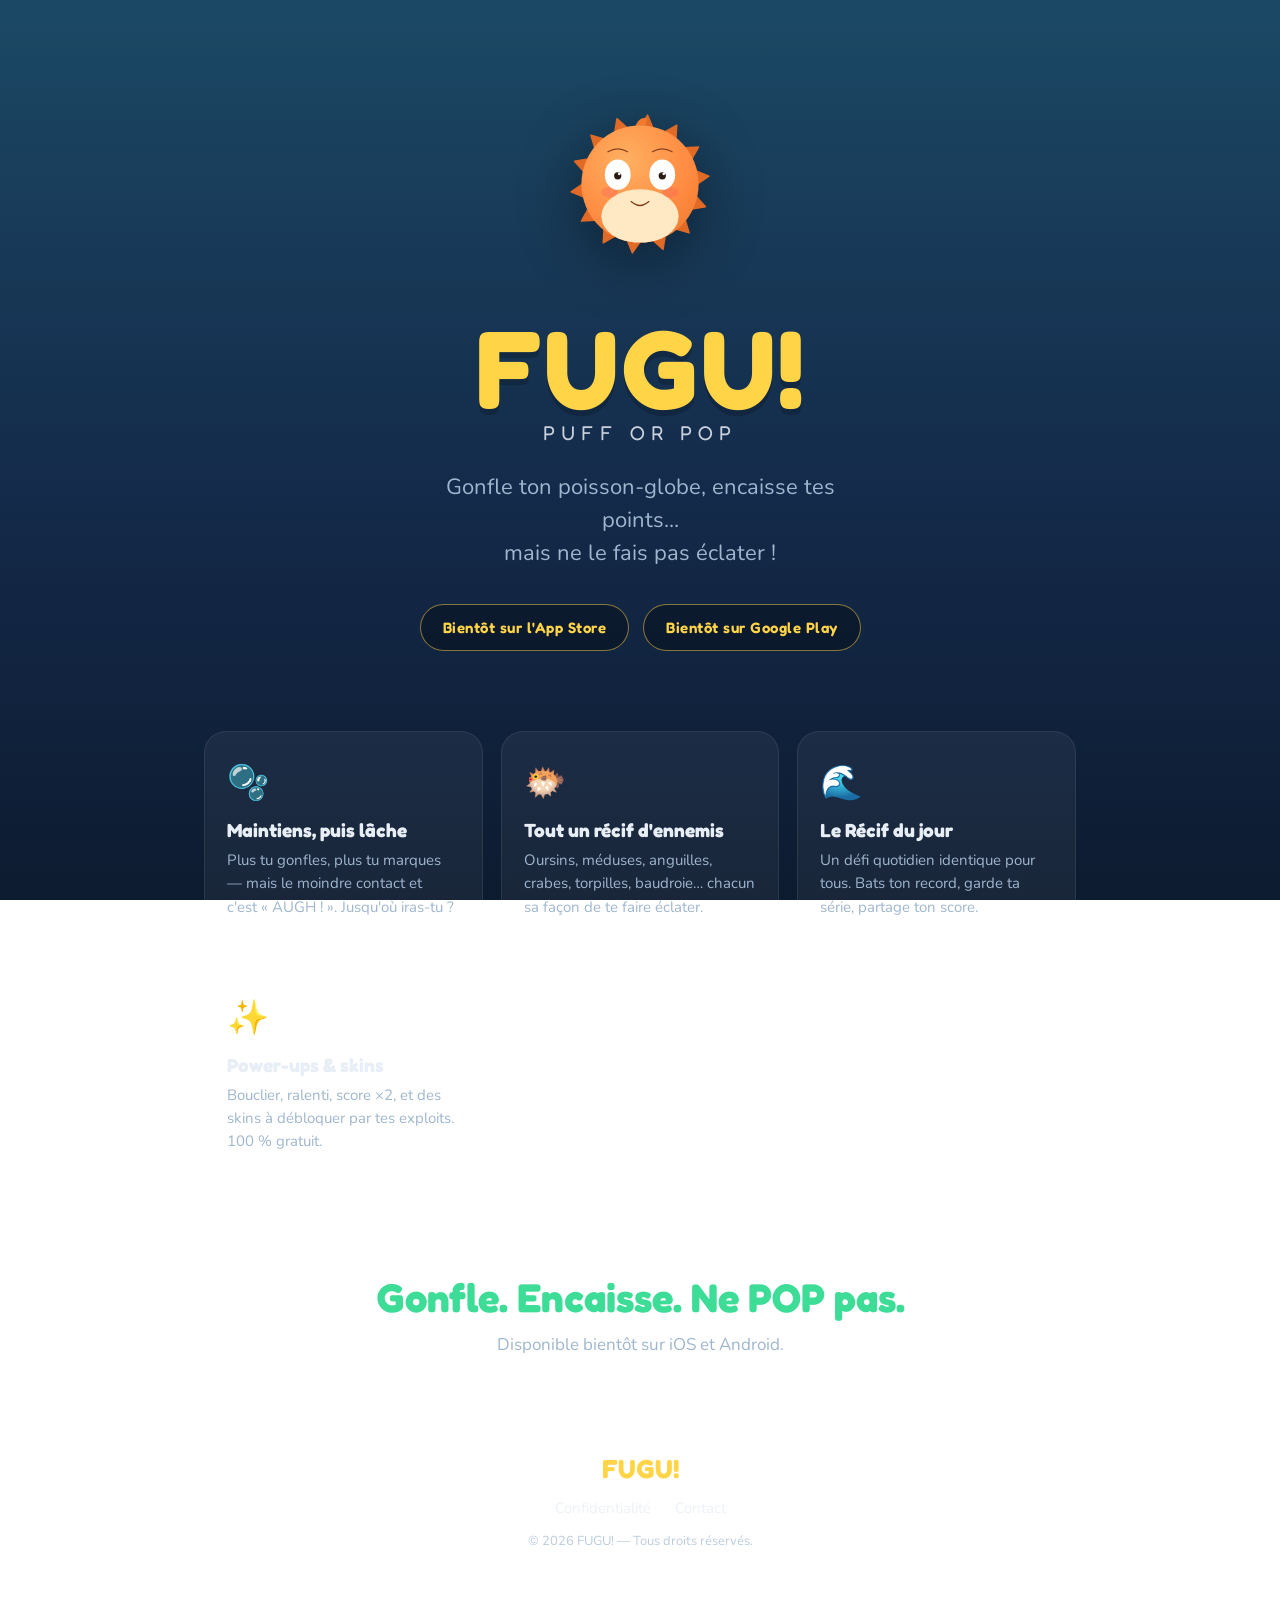
==== index.html @ e0dd137f "feat: landing FUGU! (hero, features, CTA, brouillon confidentialité) Co-Authored-By: Claude Fable 5 " ====
<!DOCTYPE html>
<html lang="fr">
<head>
  <meta charset="UTF-8" />
  <meta name="viewport" content="width=device-width, initial-scale=1.0" />
  <title>FUGU! — Puff or Pop</title>
  <meta name="description" content="FUGU! — Gonfle ton poisson-globe au milieu du récif, encaisse tes points… mais ne le fais pas éclater ! Un jeu d'arcade gratuit, simple et nerveux." />
  <meta property="og:title" content="FUGU! — Puff or Pop" />
  <meta property="og:description" content="Gonfle. Encaisse. Ne POP pas. Le jeu d'arcade push-your-luck." />
  <meta property="og:type" content="website" />
  <link rel="icon" href="fugu.svg" type="image/svg+xml" />
  <link rel="preconnect" href="https://fonts.googleapis.com" />
  <link rel="preconnect" href="https://fonts.gstatic.com" crossorigin />
  <link href="https://fonts.googleapis.com/css2?family=Fredoka:wght@500;600;700&family=Nunito:wght@600;700;800&display=swap" rel="stylesheet" />
  <link rel="stylesheet" href="style.css" />
</head>
<body>
  <div class="bubbles" aria-hidden="true">
    <span></span><span></span><span></span><span></span><span></span><span></span>
  </div>

  <header class="hero">
    <img class="hero-fish" src="fugu.svg" alt="Fugu, le poisson-globe" width="220" height="220" />
    <h1 class="logo">FUGU!</h1>
    <p class="tagline">PUFF&nbsp;OR&nbsp;POP</p>
    <p class="pitch">Gonfle ton poisson-globe, encaisse tes points…<br />mais ne le fais&nbsp;pas éclater&nbsp;!</p>
    <div class="badges">
      <span class="badge"> Bientôt sur l'App&nbsp;Store</span>
      <span class="badge"> Bientôt sur Google&nbsp;Play</span>
    </div>
  </header>

  <main>
    <section class="features">
      <article class="card">
        <div class="ico">🫧</div>
        <h3>Maintiens, puis lâche</h3>
        <p>Plus tu gonfles, plus tu marques — mais le moindre contact et c'est&nbsp;«&nbsp;AUGH&nbsp;!&nbsp;». Jusqu'où iras-tu&nbsp;?</p>
      </article>
      <article class="card">
        <div class="ico">🐡</div>
        <h3>Tout un récif d'ennemis</h3>
        <p>Oursins, méduses, anguilles, crabes, torpilles, baudroie… chacun sa façon de te faire éclater.</p>
      </article>
      <article class="card">
        <div class="ico">🌊</div>
        <h3>Le Récif du jour</h3>
        <p>Un défi quotidien identique pour tous. Bats ton record, garde ta série, partage ton score.</p>
      </article>
      <article class="card">
        <div class="ico">✨</div>
        <h3>Power-ups &amp; skins</h3>
        <p>Bouclier, ralenti, score&nbsp;×2, et des skins à débloquer par tes exploits. 100&nbsp;% gratuit.</p>
      </article>
    </section>

    <section class="cta">
      <h2>Gonfle. Encaisse. Ne POP pas.</h2>
      <p>Disponible bientôt sur iOS et Android.</p>
    </section>
  </main>

  <footer>
    <p class="foot-logo">FUGU!</p>
    <nav>
      <a href="privacy.html">Confidentialité</a>
      <a href="mailto:contact@example.com">Contact</a>
    </nav>
    <p class="copyright">© 2026 FUGU! — Tous droits réservés.</p>
  </footer>
</body>
</html>
---- style.css ----
:root {
  --abyss1: #1b4965;
  --abyss2: #142a4a;
  --abyss-deep: #0d1b30;
  --coral: #ff8c42;
  --gold: #ffd447;
  --lagoon: #3ddc97;
  --ink: #e8eef6;
  --muted: #9fb6ce;
}

* { margin: 0; padding: 0; box-sizing: border-box; }

body {
  font-family: 'Nunito', system-ui, sans-serif;
  color: var(--ink);
  background: linear-gradient(180deg, var(--abyss1) 0%, var(--abyss2) 55%, var(--abyss-deep) 100%);
  background-attachment: fixed;
  min-height: 100vh;
  overflow-x: hidden;
  text-align: center;
}

h1, h2, h3, .tagline, .badge, .foot-logo {
  font-family: 'Fredoka', sans-serif;
}

/* Bulles d'ambiance qui montent */
.bubbles { position: fixed; inset: 0; pointer-events: none; z-index: 0; }
.bubbles span {
  position: absolute;
  bottom: -40px;
  width: 18px; height: 18px;
  border-radius: 50%;
  background: rgba(255, 255, 255, 0.06);
  border: 1.5px solid rgba(255, 255, 255, 0.18);
  animation: rise linear infinite;
}
.bubbles span:nth-child(1) { left: 12%; width: 14px; height: 14px; animation-duration: 14s; }
.bubbles span:nth-child(2) { left: 28%; width: 26px; height: 26px; animation-duration: 19s; animation-delay: 3s; }
.bubbles span:nth-child(3) { left: 48%; width: 10px; height: 10px; animation-duration: 11s; animation-delay: 1s; }
.bubbles span:nth-child(4) { left: 66%; width: 22px; height: 22px; animation-duration: 17s; animation-delay: 5s; }
.bubbles span:nth-child(5) { left: 80%; width: 16px; height: 16px; animation-duration: 13s; animation-delay: 2s; }
.bubbles span:nth-child(6) { left: 92%; width: 28px; height: 28px; animation-duration: 21s; animation-delay: 6s; }
@keyframes rise {
  to { transform: translateY(-110vh) translateX(20px); opacity: 0; }
}

main, .hero, footer { position: relative; z-index: 1; }

/* Hero */
.hero { padding: 64px 24px 40px; }
.hero-fish {
  width: clamp(160px, 38vw, 240px); height: auto;
  filter: drop-shadow(0 14px 30px rgba(0, 0, 0, 0.4));
  animation: float 4s ease-in-out infinite;
}
@keyframes float { 0%, 100% { transform: translateY(0); } 50% { transform: translateY(-12px); } }

.logo {
  font-size: clamp(64px, 16vw, 110px);
  font-weight: 700;
  color: var(--gold);
  letter-spacing: 2px;
  line-height: 0.9;
  margin-top: 8px;
  text-shadow: 0 6px 0 rgba(0, 0, 0, 0.18);
}
.tagline {
  font-size: clamp(15px, 3vw, 20px);
  letter-spacing: 6px;
  color: var(--ink);
  opacity: 0.85;
  margin-top: 4px;
}
.pitch {
  font-size: clamp(17px, 3.4vw, 22px);
  line-height: 1.5;
  color: var(--muted);
  margin: 26px auto 0;
  max-width: 30ch;
}

.badges {
  display: flex; gap: 14px; justify-content: center; flex-wrap: wrap;
  margin-top: 34px;
}
.badge {
  background: rgba(0, 0, 0, 0.3);
  border: 1.5px solid rgba(255, 212, 71, 0.5);
  color: var(--gold);
  padding: 13px 22px;
  border-radius: 30px;
  font-size: 15px; font-weight: 600;
  letter-spacing: 0.5px;
}

/* Features */
.features {
  display: grid;
  grid-template-columns: repeat(auto-fit, minmax(220px, 1fr));
  gap: 18px;
  max-width: 920px;
  margin: 40px auto;
  padding: 0 24px;
}
.card {
  background: rgba(255, 255, 255, 0.05);
  border: 1px solid rgba(255, 255, 255, 0.08);
  border-radius: 22px;
  padding: 28px 22px;
  text-align: left;
  transition: transform 0.2s, border-color 0.2s;
}
.card:hover { transform: translateY(-4px); border-color: rgba(61, 220, 151, 0.4); }
.card .ico { font-size: 34px; margin-bottom: 12px; }
.card h3 { font-size: 19px; color: var(--ink); margin-bottom: 8px; }
.card p { font-size: 15px; line-height: 1.55; color: var(--muted); }

/* CTA */
.cta { padding: 50px 24px 60px; }
.cta h2 {
  font-size: clamp(26px, 6vw, 40px);
  color: var(--lagoon);
}
.cta p { color: var(--muted); margin-top: 12px; font-size: 17px; }

/* Footer */
footer {
  border-top: 1px solid rgba(255, 255, 255, 0.08);
  padding: 36px 24px 48px;
}
.foot-logo { font-size: 26px; font-weight: 700; color: var(--gold); }
footer nav { margin: 14px 0; display: flex; gap: 24px; justify-content: center; }
footer nav a {
  color: var(--ink); opacity: 0.8; text-decoration: none; font-size: 15px;
}
footer nav a:hover { opacity: 1; color: var(--lagoon); }
.copyright { color: var(--muted); font-size: 13px; opacity: 0.7; }
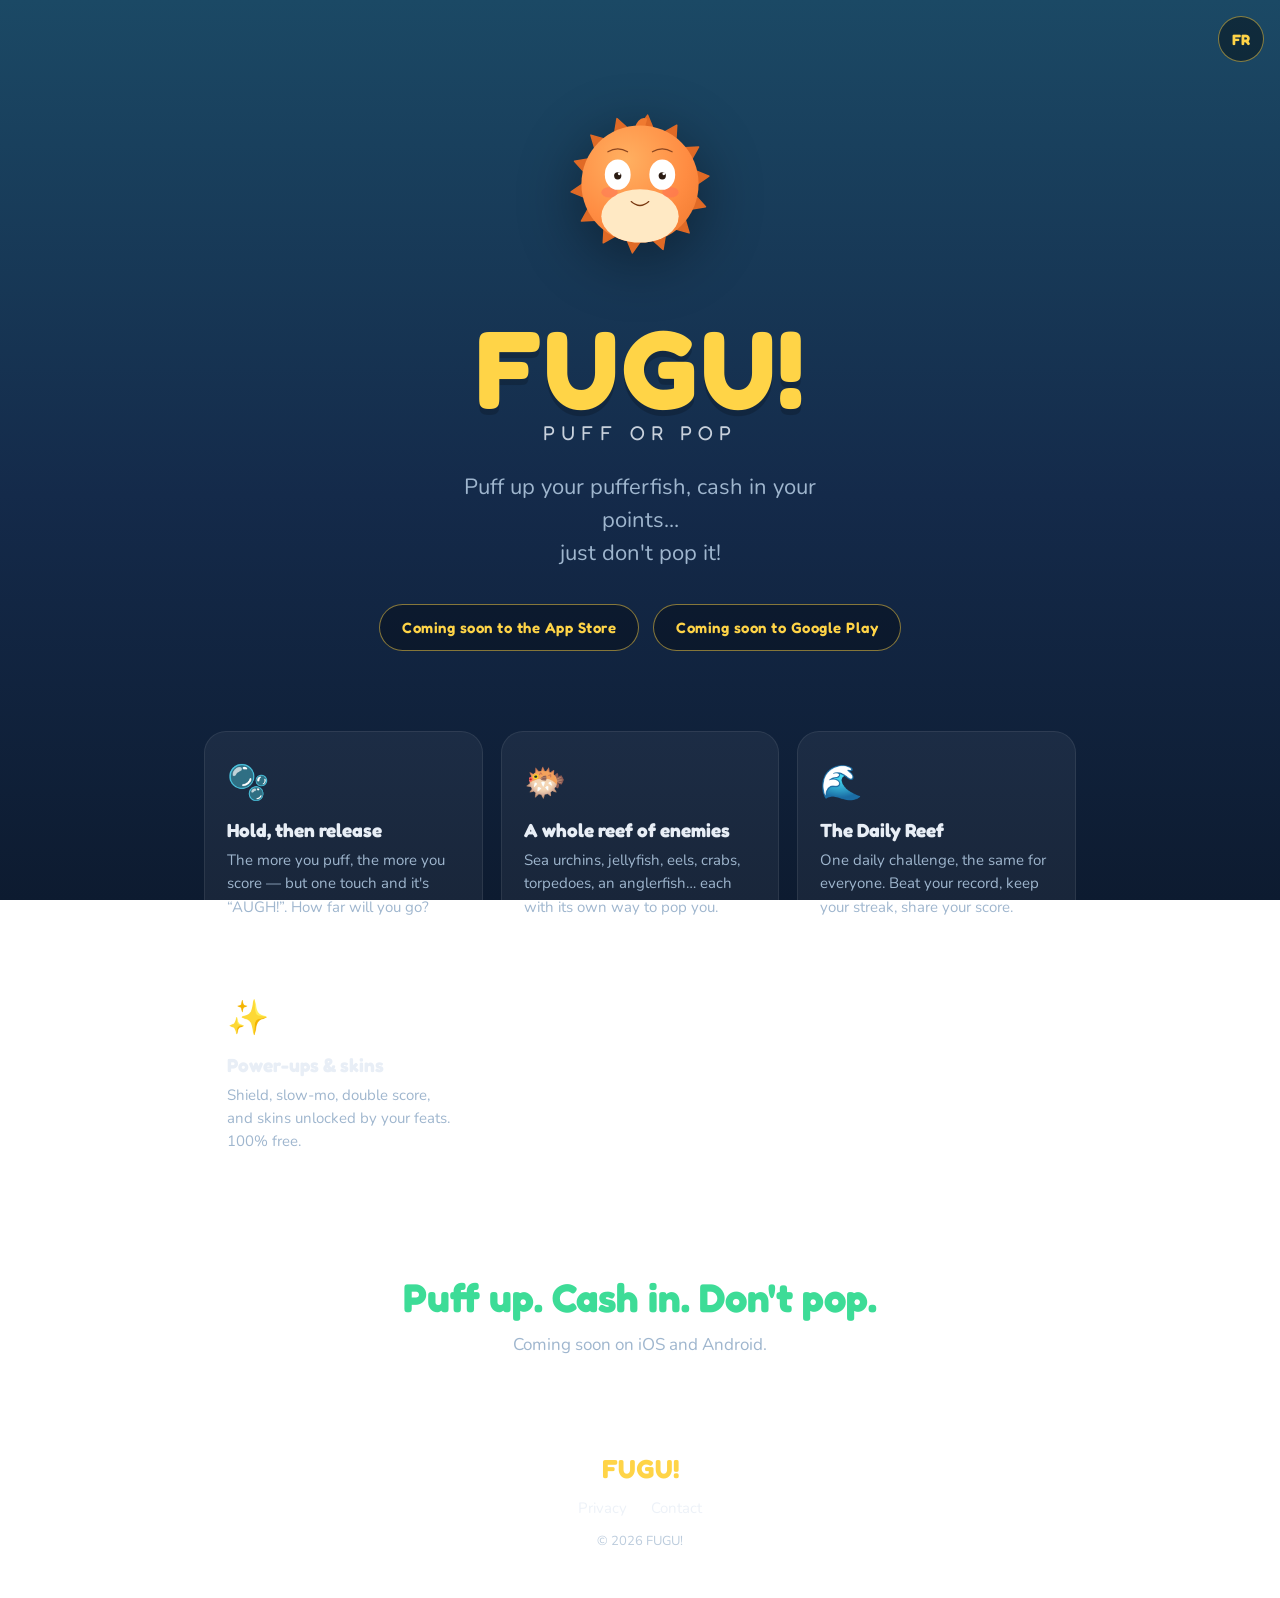
==== commit 06e502bc: "feat: landing + confidentialité bilingues (EN par défaut / FR), bouton de bascule Auto-détection de " ====
--- a/index.html
+++ b/index.html
@@ -1,12 +1,12 @@
 <!DOCTYPE html>
-<html lang="fr">
+<html lang="en">
 <head>
   <meta charset="UTF-8" />
   <meta name="viewport" content="width=device-width, initial-scale=1.0" />
   <title>FUGU! — Puff or Pop</title>
-  <meta name="description" content="FUGU! — Gonfle ton poisson-globe au milieu du récif, encaisse tes points… mais ne le fais pas éclater ! Un jeu d'arcade gratuit, simple et nerveux." />
+  <meta name="description" content="FUGU! — Puff up your pufferfish across the reef, cash in your points… but don't pop! A free, simple, twitchy arcade game." />
   <meta property="og:title" content="FUGU! — Puff or Pop" />
-  <meta property="og:description" content="Gonfle. Encaisse. Ne POP pas. Le jeu d'arcade push-your-luck." />
+  <meta property="og:description" content="Puff up. Cash in. Don't pop. The push-your-luck arcade game." />
   <meta property="og:type" content="website" />
   <link rel="icon" href="fugu.svg" type="image/svg+xml" />
   <link rel="preconnect" href="https://fonts.googleapis.com" />
@@ -15,18 +15,20 @@
   <link rel="stylesheet" href="style.css" />
 </head>
 <body>
+  <button id="lang-toggle" class="lang-toggle" aria-label="Language">FR</button>
+
   <div class="bubbles" aria-hidden="true">
     <span></span><span></span><span></span><span></span><span></span><span></span>
   </div>
 
   <header class="hero">
-    <img class="hero-fish" src="fugu.svg" alt="Fugu, le poisson-globe" width="220" height="220" />
+    <img class="hero-fish" src="fugu.svg" alt="Fugu the pufferfish" width="220" height="220" />
     <h1 class="logo">FUGU!</h1>
     <p class="tagline">PUFF&nbsp;OR&nbsp;POP</p>
-    <p class="pitch">Gonfle ton poisson-globe, encaisse tes points…<br />mais ne le fais&nbsp;pas éclater&nbsp;!</p>
+    <p class="pitch" data-i18n="pitch"></p>
     <div class="badges">
-      <span class="badge"> Bientôt sur l'App&nbsp;Store</span>
-      <span class="badge"> Bientôt sur Google&nbsp;Play</span>
+      <span class="badge" data-i18n="badgeIos"></span>
+      <span class="badge" data-i18n="badgeAndroid"></span>
     </div>
   </header>
 
@@ -34,39 +36,85 @@
     <section class="features">
       <article class="card">
         <div class="ico">🫧</div>
-        <h3>Maintiens, puis lâche</h3>
-        <p>Plus tu gonfles, plus tu marques — mais le moindre contact et c'est&nbsp;«&nbsp;AUGH&nbsp;!&nbsp;». Jusqu'où iras-tu&nbsp;?</p>
+        <h3 data-i18n="f1t"></h3>
+        <p data-i18n="f1b"></p>
       </article>
       <article class="card">
         <div class="ico">🐡</div>
-        <h3>Tout un récif d'ennemis</h3>
-        <p>Oursins, méduses, anguilles, crabes, torpilles, baudroie… chacun sa façon de te faire éclater.</p>
+        <h3 data-i18n="f2t"></h3>
+        <p data-i18n="f2b"></p>
       </article>
       <article class="card">
         <div class="ico">🌊</div>
-        <h3>Le Récif du jour</h3>
-        <p>Un défi quotidien identique pour tous. Bats ton record, garde ta série, partage ton score.</p>
+        <h3 data-i18n="f3t"></h3>
+        <p data-i18n="f3b"></p>
       </article>
       <article class="card">
         <div class="ico">✨</div>
-        <h3>Power-ups &amp; skins</h3>
-        <p>Bouclier, ralenti, score&nbsp;×2, et des skins à débloquer par tes exploits. 100&nbsp;% gratuit.</p>
+        <h3 data-i18n="f4t"></h3>
+        <p data-i18n="f4b"></p>
       </article>
     </section>
 
     <section class="cta">
-      <h2>Gonfle. Encaisse. Ne POP pas.</h2>
-      <p>Disponible bientôt sur iOS et Android.</p>
+      <h2 data-i18n="ctaH"></h2>
+      <p data-i18n="ctaP"></p>
     </section>
   </main>
 
   <footer>
     <p class="foot-logo">FUGU!</p>
     <nav>
-      <a href="privacy.html">Confidentialité</a>
-      <a href="mailto:contact@example.com">Contact</a>
+      <a href="privacy.html" data-i18n="navPrivacy"></a>
+      <a href="mailto:[email]" data-i18n="navContact"></a>
     </nav>
-    <p class="copyright">© 2026 FUGU! — Tous droits réservés.</p>
+    <p class="copyright">© 2026 FUGU!</p>
   </footer>
+
+  <script>
+    const I18N = {
+      en: {
+        pitch: "Puff up your pufferfish, cash in your points…<br />just don't pop it!",
+        badgeIos: "Coming soon to the App Store",
+        badgeAndroid: "Coming soon to Google Play",
+        f1t: "Hold, then release", f1b: "The more you puff, the more you score — but one touch and it's “AUGH!”. How far will you go?",
+        f2t: "A whole reef of enemies", f2b: "Sea urchins, jellyfish, eels, crabs, torpedoes, an anglerfish… each with its own way to pop you.",
+        f3t: "The Daily Reef", f3b: "One daily challenge, the same for everyone. Beat your record, keep your streak, share your score.",
+        f4t: "Power-ups & skins", f4b: "Shield, slow-mo, double score, and skins unlocked by your feats. 100% free.",
+        ctaH: "Puff up. Cash in. Don't pop.", ctaP: "Coming soon on iOS and Android.",
+        navPrivacy: "Privacy", navContact: "Contact",
+      },
+      fr: {
+        pitch: "Gonfle ton poisson-globe, encaisse tes points…<br />mais ne le fais&nbsp;pas éclater&nbsp;!",
+        badgeIos: "Bientôt sur l'App Store",
+        badgeAndroid: "Bientôt sur Google Play",
+        f1t: "Maintiens, puis lâche", f1b: "Plus tu gonfles, plus tu marques — mais le moindre contact et c'est « AUGH ! ». Jusqu'où iras-tu ?",
+        f2t: "Tout un récif d'ennemis", f2b: "Oursins, méduses, anguilles, crabes, torpilles, baudroie… chacun sa façon de te faire éclater.",
+        f3t: "Le Récif du jour", f3b: "Un défi quotidien identique pour tous. Bats ton record, garde ta série, partage ton score.",
+        f4t: "Power-ups & skins", f4b: "Bouclier, ralenti, score ×2, et des skins à débloquer par tes exploits. 100 % gratuit.",
+        ctaH: "Gonfle. Encaisse. Ne pop pas.", ctaP: "Bientôt disponible sur iOS et Android.",
+        navPrivacy: "Confidentialité", navContact: "Contact",
+      },
+    };
+
+    function applyLang(lang) {
+      const dict = I18N[lang] || I18N.en;
+      document.documentElement.lang = lang;
+      document.querySelectorAll('[data-i18n]').forEach((el) => {
+        el.innerHTML = dict[el.dataset.i18n] ?? '';
+      });
+      // Le bouton propose l'AUTRE langue.
+      document.getElementById('lang-toggle').textContent = lang === 'fr' ? 'EN' : 'FR';
+      try { localStorage.setItem('fugu_lang', lang); } catch (e) {}
+    }
+
+    const saved = (() => { try { return localStorage.getItem('fugu_lang'); } catch (e) { return null; } })();
+    const initial = saved || ((navigator.language || 'en').toLowerCase().startsWith('fr') ? 'fr' : 'en');
+    applyLang(initial);
+
+    document.getElementById('lang-toggle').addEventListener('click', () => {
+      applyLang(document.documentElement.lang === 'fr' ? 'en' : 'fr');
+    });
+  </script>
 </body>
 </html>
--- a/style.css
+++ b/style.css
@@ -137,3 +137,22 @@
 }
 footer nav a:hover { opacity: 1; color: var(--lagoon); }
 .copyright { color: var(--muted); font-size: 13px; opacity: 0.7; }
+
+/* Bouton de bascule de langue (coin haut droit) */
+.lang-toggle {
+  position: fixed;
+  top: 16px;
+  right: 16px;
+  z-index: 10;
+  width: 46px;
+  height: 46px;
+  border-radius: 50%;
+  border: 1.5px solid rgba(255, 212, 71, 0.5);
+  background: rgba(0, 0, 0, 0.4);
+  color: var(--gold);
+  font-family: 'Fredoka', sans-serif;
+  font-weight: 700;
+  font-size: 15px;
+  cursor: pointer;
+}
+.lang-toggle:hover { border-color: var(--gold); }
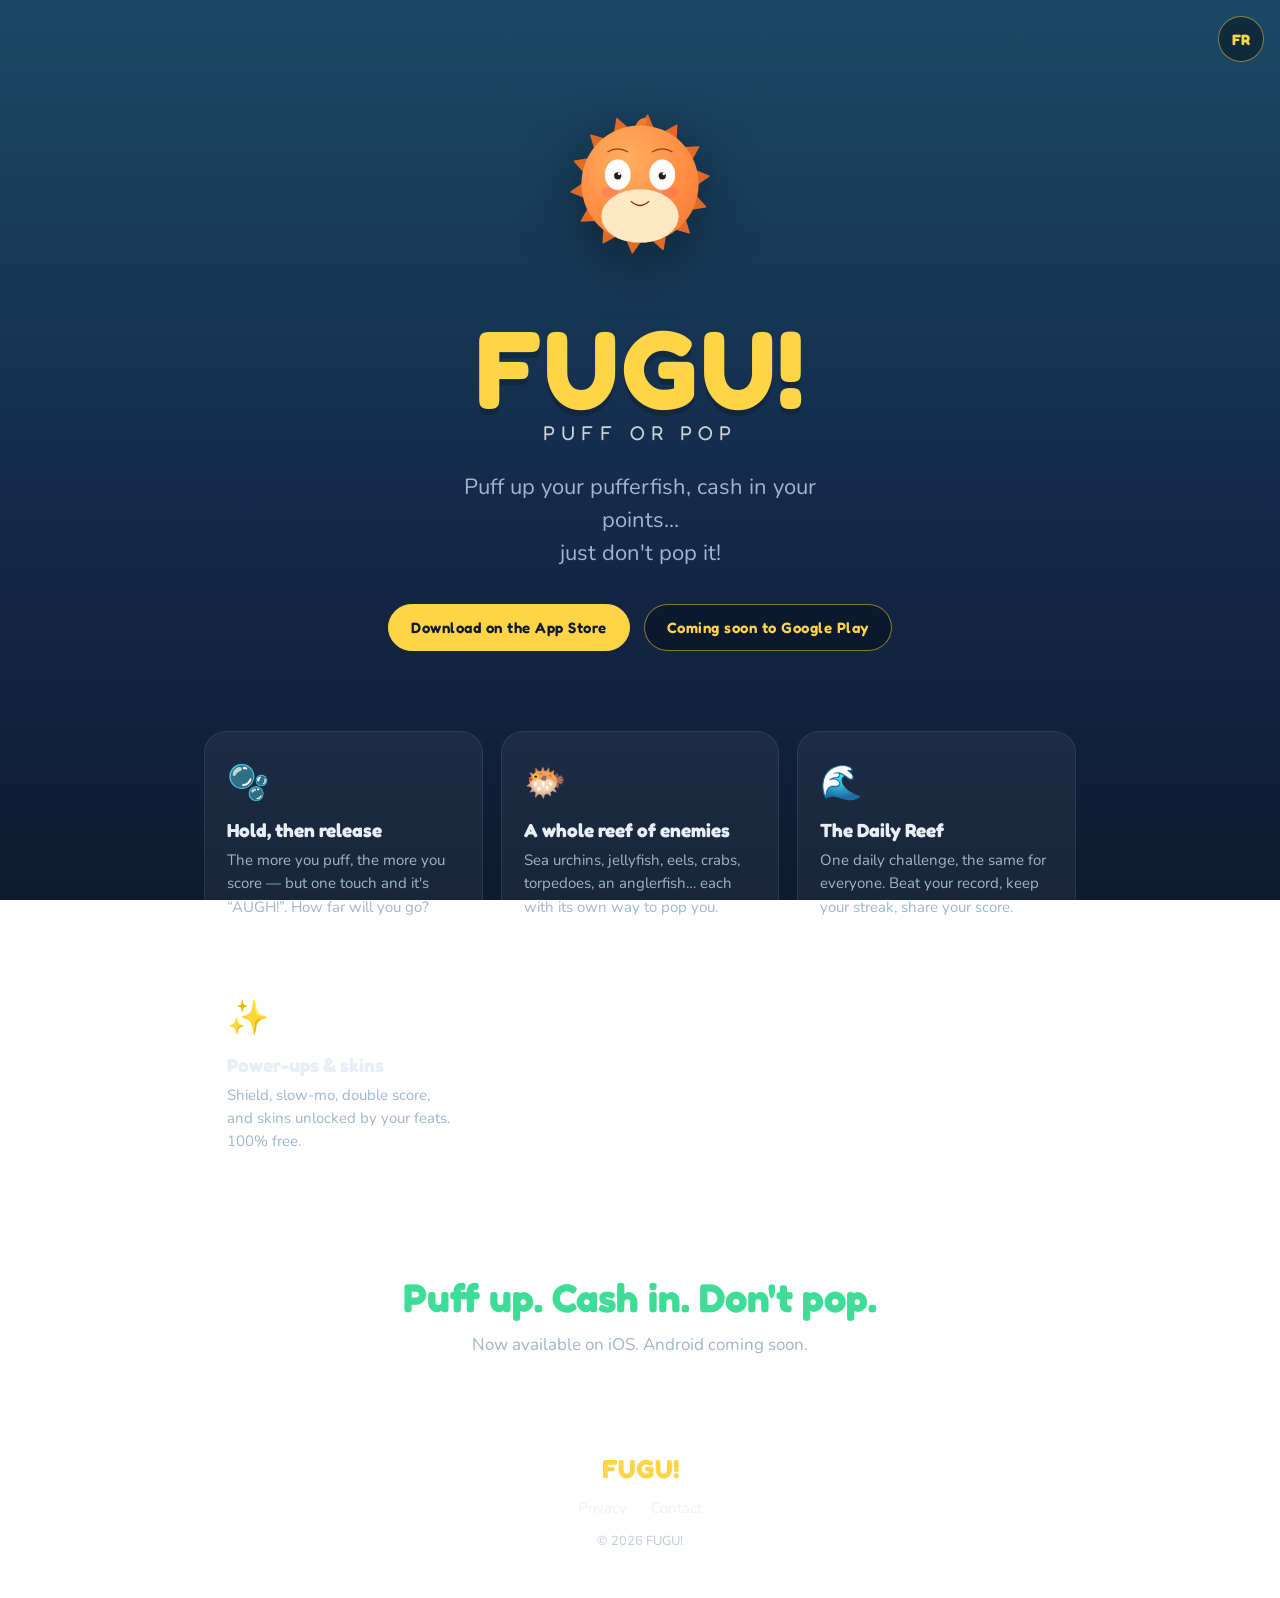
==== commit e3a364c8: "Add iOS link + Adob verif file" ====
--- a/index.html
+++ b/index.html
@@ -27,7 +27,7 @@
     <p class="tagline">PUFF&nbsp;OR&nbsp;POP</p>
     <p class="pitch" data-i18n="pitch"></p>
     <div class="badges">
-      <span class="badge" data-i18n="badgeIos"></span>
+      <a class="badge badge-link" href="https://apps.apple.com/fr/app/fugu-puff-or-pop/id6783969074" target="_blank" rel="noopener" data-i18n="badgeIos"></a>
       <span class="badge" data-i18n="badgeAndroid"></span>
     </div>
   </header>
@@ -66,7 +66,7 @@
     <p class="foot-logo">FUGU!</p>
     <nav>
       <a href="privacy.html" data-i18n="navPrivacy"></a>
-      <a href="mailto:[email]" data-i18n="navContact"></a>
+      <a href="contact.html" data-i18n="navContact"></a>
     </nav>
     <p class="copyright">© 2026 FUGU!</p>
   </footer>
@@ -75,24 +75,24 @@
     const I18N = {
       en: {
         pitch: "Puff up your pufferfish, cash in your points…<br />just don't pop it!",
-        badgeIos: "Coming soon to the App Store",
+        badgeIos: "Download on the App Store",
         badgeAndroid: "Coming soon to Google Play",
         f1t: "Hold, then release", f1b: "The more you puff, the more you score — but one touch and it's “AUGH!”. How far will you go?",
         f2t: "A whole reef of enemies", f2b: "Sea urchins, jellyfish, eels, crabs, torpedoes, an anglerfish… each with its own way to pop you.",
         f3t: "The Daily Reef", f3b: "One daily challenge, the same for everyone. Beat your record, keep your streak, share your score.",
         f4t: "Power-ups & skins", f4b: "Shield, slow-mo, double score, and skins unlocked by your feats. 100% free.",
-        ctaH: "Puff up. Cash in. Don't pop.", ctaP: "Coming soon on iOS and Android.",
+        ctaH: "Puff up. Cash in. Don't pop.", ctaP: "Now available on iOS. Android coming soon.",
         navPrivacy: "Privacy", navContact: "Contact",
       },
       fr: {
         pitch: "Gonfle ton poisson-globe, encaisse tes points…<br />mais ne le fais&nbsp;pas éclater&nbsp;!",
-        badgeIos: "Bientôt sur l'App Store",
+        badgeIos: "Télécharger sur l'App Store",
         badgeAndroid: "Bientôt sur Google Play",
         f1t: "Maintiens, puis lâche", f1b: "Plus tu gonfles, plus tu marques — mais le moindre contact et c'est « AUGH ! ». Jusqu'où iras-tu ?",
         f2t: "Tout un récif d'ennemis", f2b: "Oursins, méduses, anguilles, crabes, torpilles, baudroie… chacun sa façon de te faire éclater.",
         f3t: "Le Récif du jour", f3b: "Un défi quotidien identique pour tous. Bats ton record, garde ta série, partage ton score.",
         f4t: "Power-ups & skins", f4b: "Bouclier, ralenti, score ×2, et des skins à débloquer par tes exploits. 100 % gratuit.",
-        ctaH: "Gonfle. Encaisse. Ne pop pas.", ctaP: "Bientôt disponible sur iOS et Android.",
+        ctaH: "Gonfle. Encaisse. Ne pop pas.", ctaP: "Disponible sur iOS. Bientôt sur Android.",
         navPrivacy: "Confidentialité", navContact: "Contact",
       },
     };
--- a/style.css
+++ b/style.css
@@ -94,6 +94,18 @@
   font-size: 15px; font-weight: 600;
   letter-spacing: 0.5px;
 }
+.badge-link {
+  text-decoration: none;
+  cursor: pointer;
+  background: var(--gold);
+  color: var(--abyss-deep);
+  border-color: var(--gold);
+  transition: transform 0.15s, box-shadow 0.15s;
+}
+.badge-link:hover {
+  transform: translateY(-2px);
+  box-shadow: 0 8px 18px rgba(0, 0, 0, 0.35);
+}
 
 /* Features */
 .features {
